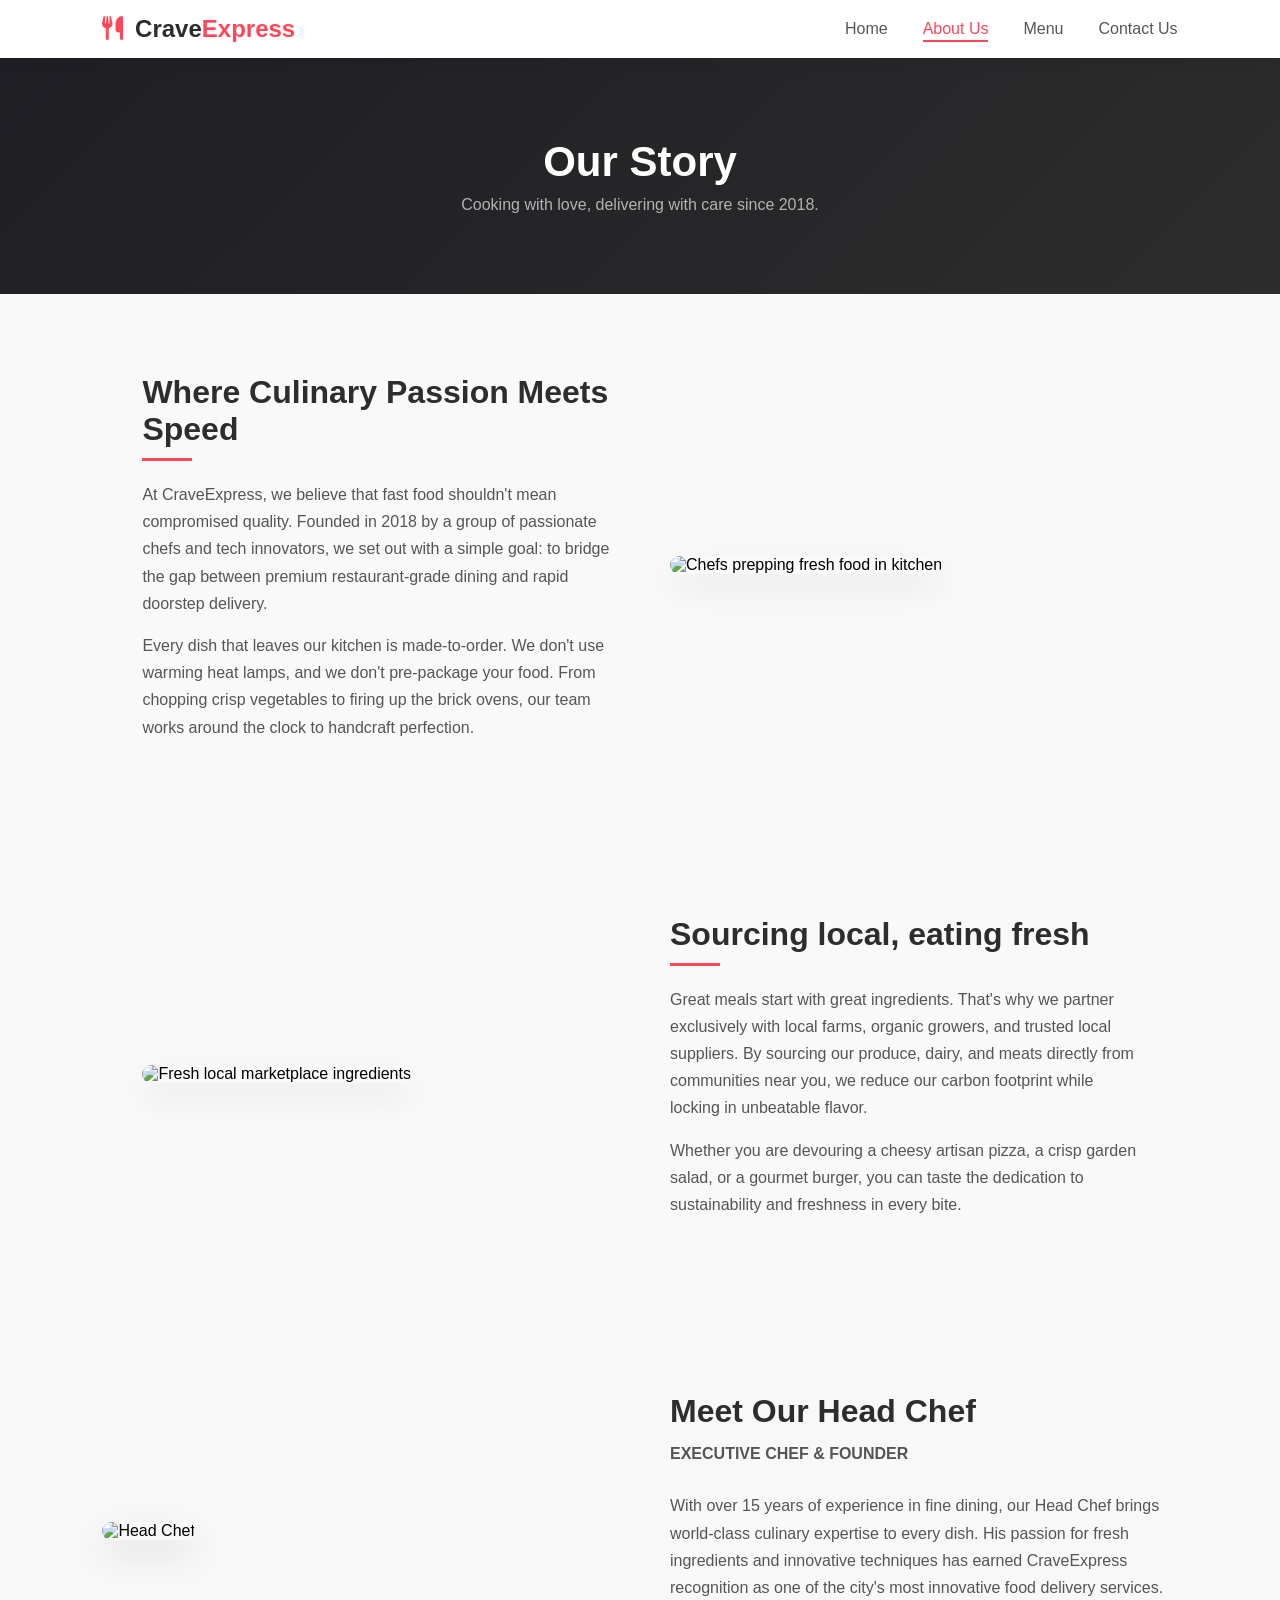
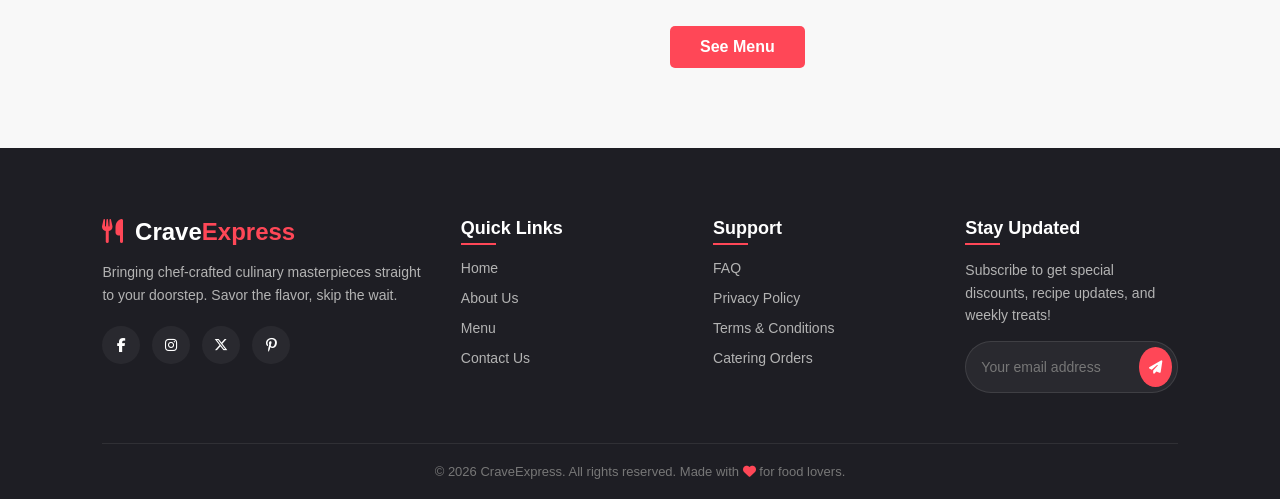
==== about.html @ 498b778a "code update" ====
<!DOCTYPE html>
<html lang="en">
<head>
    <meta charset="UTF-8">
    <meta name="viewport" content="width=device-width, initial-scale=1.0">
    <title>About Us - CraveExpress</title>
    <link rel="stylesheet" href="index.css">
    <!-- Font Awesome for Icons -->
    <link rel="stylesheet" href="https://cdnjs.cloudflare.com/ajax/libs/font-awesome/6.4.0/css/all.min.css">
</head>
<body>

    <nav class="navbar">
        <!-- Logo Section -->
        <div class="nav-logo">
            <a href="#home"><i class="fa-solid fa-utensils"></i> Crave<span>Express</span></a>
        </div>

        <!-- Toggle Button for Mobile Menu (Hidden on Desktop) -->
        <input type="checkbox" id="menu-toggle" class="menu-toggle">
        <label for="menu-toggle" class="hamburger">
            <span></span>
            <span></span>
            <span></span>
        </label>

        <!-- Navigation Links -->
        <ul class="nav-links">
            <li><a href="index.html#home">Home</a></li>
            <li><a href="about.html" class="active">About Us</a></li>
            <li><a href="menu.html">Menu</a></li>
            <li><a href="index.html#contact-us">Contact Us</a></li>
        </ul>
    </nav>

    <style>


.about-banner {
    background: linear-gradient(135deg, #1e1e24 0%, #2d2d2d 100%);
    color: #ffffff;
    text-align: center;
    padding: 80px 5%;
}

.about-banner h1 {
    font-size: 42px;
    margin-bottom: 10px;
    font-weight: 700;
}

.about-banner p {
    font-size: 16px;
    color: #b3b3b3;
}

/* --- Alternating Content Rows --- */
.about-row {
    display: flex;
    align-items: center;
    justify-content: space-between;
    gap: 60px;
    max-width: 1200px;
    margin: 0 auto;
    padding: 80px 8%;
}

/* Reverses the order of text and image for the second row */
.about-row.row-reverse {
    flex-direction: row-reverse;
}

.about-text {
    flex: 1;
}

.about-text h2 {
    font-size: 32px;
    color: #2d2d2d;
    margin-bottom: 20px;
    font-weight: 600;
    position: relative;
}

/* Red accent lines under headings */
.about-text h2::after {
    content: '';
    display: block;
    width: 50px;
    height: 3px;
    background-color: #ff4757;
    margin-top: 10px;
}

.about-text p {
    font-size: 16px;
    color: #555555;
    line-height: 1.7;
    margin-bottom: 15px;
}

.about-image {
    flex: 1;
}

.about-image img {
    width: 100%;
    max-width: 550px;
    height: 380px;
    object-fit: cover; /* Forces the image to crop perfectly without stretching */
    border-radius: 20px;
    box-shadow: 0 15px 35px rgba(0, 0, 0, 0.08);
}

/* --- About Page Mobile Responsiveness --- */
@media (max-width: 768px) {
    .about-banner {
        padding: 60px 5%;
    }

    .about-banner h1 {
        font-size: 32px;
    }

    .about-row, 
    .about-row.row-reverse {
        flex-direction: column; /* Stacks everything into a single column on mobile */
        padding: 50px 5%;
        gap: 30px;
    }

    .about-text h2 {
        font-size: 26px;
    }

    .about-image img {
        height: 280px; /* Reduces image size slightly on mobile screens */
    }
}

/* --- Chef Section --- */
.chef-section {
    background-color: #f8f8f8;
    padding: 80px 8%;
}

.chef-container {
    display: flex;
    align-items: center;
    justify-content: space-between;
    gap: 60px;
    max-width: 1200px;
    margin: 0 auto;
}

.chef-image {
    flex: 1;
}

.chef-image img {
    width: 100%;
    max-width: 350px;
    height: 350px;
    object-fit: cover;
    border-radius: 20px;
    box-shadow: 0 15px 35px rgba(0, 0, 0, 0.1);
}

.chef-content {
    flex: 1;
}

.chef-content h2 {
    font-size: 32px;
    color: #2d2d2d;
    margin-bottom: 10px;
    font-weight: 600;
}

.chef-title {
    color: #ff4757;
    font-weight: 600;
    font-size: 14px;
    margin-bottom: 15px;
    text-transform: uppercase;
}

.chef-content p {
    font-size: 16px;
    color: #555555;
    line-height: 1.7;
    margin-bottom: 25px;
}

.btn-see-menu {
    display: inline-block;
    background-color: #ff4757;
    color: white;
    padding: 12px 30px;
    text-decoration: none;
    font-weight: 600;
    border-radius: 5px;
    transition: background-color 0.3s ease, transform 0.2s ease;
}

.btn-see-menu:hover {
    background-color: #e03d4f;
    transform: translateY(-2px);
}

@media (max-width: 768px) {
    .chef-container {
        flex-direction: column;
        padding: 50px 5%;
        gap: 30px;
    }

    .chef-content h2 {
        font-size: 26px;
    }

    .chef-image img {
        max-width: 300px;
        height: 300px;
    }
}
    </style>
</head>
<body>

    <!-- Main About Us Content -->
    <main class="about-page">
        
        <!-- About Header Banner -->
        <section class="about-banner">
            <h1>Our Story</h1>
            <p>Cooking with love, delivering with care since 2018.</p>
        </section>

        <!-- Story Row 1: The Kitchen -->
        <section class="about-row">
            <div class="about-text">
                <h2>Where Culinary Passion Meets Speed</h2>
                <p>
                    At CraveExpress, we believe that fast food shouldn't mean compromised quality. 
                    Founded in 2018 by a group of passionate chefs and tech innovators, we set out with a simple goal: 
                    to bridge the gap between premium restaurant-grade dining and rapid doorstep delivery.
                </p>
                <p>
                    Every dish that leaves our kitchen is made-to-order. We don't use warming heat lamps, and we don't pre-package your food. 
                    From chopping crisp vegetables to firing up the brick ovens, our team works around the clock to handcraft perfection.
                </p>
            </div>
            <div class="about-image">
                <img src="https://images.unsplash.com/photo-1556910103-1c02745aae4d?auto=format&fit=crop&w=600&q=80" alt="Chefs prepping fresh food in kitchen">
            </div>
        </section>

        <!-- Story Row 2: Fresh Ingredients (Reversed Layout) -->
        <section class="about-row row-reverse">
            <div class="about-text">
                <h2>Sourcing local, eating fresh</h2>
                <p>
                    Great meals start with great ingredients. That's why we partner exclusively with local farms, organic growers, and trusted local suppliers. 
                    By sourcing our produce, dairy, and meats directly from communities near you, we reduce our carbon footprint while locking in unbeatable flavor.
                </p>
                <p>
                    Whether you are devouring a cheesy artisan pizza, a crisp garden salad, or a gourmet burger, you can taste the dedication to sustainability and freshness in every bite.
                </p>
            </div>
            <div class="about-image">
                <img src="https://images.unsplash.com/photo-1540914124281-342587941389?auto=format&fit=crop&w=600&q=80" alt="Fresh local marketplace ingredients">
            </div>
        </section>

        <!-- Chef Section -->
        <section class="chef-section">
            <div class="chef-container">
                <div class="chef-image">
                    <img src="https://images.unsplash.com/photo-1507003211169-0a1dd7228f2d?auto=format&fit=crop&w=400&q=80" alt="Head Chef">
                </div>
                <div class="chef-content">
                    <h2>Meet Our Head Chef</h2>
                    <p class="chef-title">Executive Chef & Founder</p>
                    <p>
                        With over 15 years of experience in fine dining, our Head Chef brings world-class culinary expertise to every dish. 
                        His passion for fresh ingredients and innovative techniques has earned CraveExpress recognition as one of the city's most innovative food delivery services.
                    </p>
                    <a href="index.html#services" class="btn-see-menu">See Menu</a>
                </div>
            </div>
        </section>

    </main>
     <footer class="main-footer">
        <div class="footer-container">
            
            <!-- Column 1: Brand & About -->
            <div class="footer-col brand-col">
                <a href="#home" class="footer-logo"><i class="fa-solid fa-utensils"></i> Crave<span>Express</span></a>
                <p class="footer-desc">
                    Bringing chef-crafted culinary masterpieces straight to your doorstep. Savor the flavor, skip the wait.
                </p>
                <div class="social-links">
                    <a href="#" aria-label="Facebook"><i class="fa-brands fa-facebook-f"></i></a>
                    <a href="#" aria-label="Instagram"><i class="fa-brands fa-instagram"></i></a>
                    <a href="#" aria-label="X / Twitter"><i class="fa-brands fa-x-twitter"></i></a>
                    <a href="#" aria-label="Pinterest"><i class="fa-brands fa-pinterest-p"></i></a>
                </div>
            </div>

            <!-- Column 2: Quick Links -->
            <div class="footer-col">
                <h4>Quick Links</h4>
                <ul class="footer-links">
                    <li><a href="#home">Home</a></li>
                    <li><a href="about.html">About Us</a></li>
                    <li><a href="menu.html">Menu</a></li>
                    <li><a href="#contact-us">Contact Us</a></li>
                </ul>
            </div>
            <div class="footer-col">
                <h4>Support</h4>
                <ul class="footer-links">
                    <li><a href="#">FAQ</a></li>
                    <li><a href="#">Privacy Policy</a></li>
                    <li><a href="#">Terms & Conditions</a></li>
                    <li><a href="#">Catering Orders</a></li>
                </ul>
            </div>
            <div class="footer-col newsletter-col">
                <h4>Stay Updated</h4>
                <p>Subscribe to get special discounts, recipe updates, and weekly treats!</p>
                <form class="newsletter-form" onsubmit="event.preventDefault();">
                    <input type="email" placeholder="Your email address" required>
                    <button type="submit" class="btn-subscribe"><i class="fa-solid fa-paper-plane"></i></button>
                </form>
            </div>

        </div>
        <div class="footer-bottom">
            <p>&copy; 2026 CraveExpress. All rights reserved. Made with <i class="fa-solid fa-heart heart-icon"></i> for food lovers.</p>
        </div>
    </footer>

</body>
</html>
---- index.css ----
/* --- Reset & Base Styles --- */
* {
    margin: 0;
    padding: 0;
    box-sizing: border-box;
    font-family: 'Poppins', sans-serif;
    text-decoration: none;
    list-style: none;
}

body {
    background-color: #f9f9f9;
}

/* --- Navbar Containers --- */
.navbar {
    display: flex;
    justify-content: space-between;
    align-items: center;
    background-color: #ffffff;
    padding: 15px 8%;
    box-shadow: 0 4px 15px rgba(0, 0, 0, 0.05);
    position: sticky;
    top: 0;
    z-index: 1000;
}

/* --- Logo --- */
.nav-logo a {
    font-size: 24px;
    font-weight: 700;
    color: #2d2d2d;
}

.nav-logo i {
    color: #ff4757; /* Foody Red/Orange */
    margin-right: 5px;
}

.nav-logo span {
    color: #ff4757;
}

/* --- Navigation Links --- */
.nav-links {
    display: flex;
    gap: 35px;
}

.nav-links a {
    font-size: 16px;
    font-weight: 500;
    color: #555555;
    transition: color 0.3s ease;
    position: relative;
}

.nav-links a.active {
    color: #ff4757;
}

/* Hover underline effect */
.nav-links a::after {
    content: '';
    position: absolute;
    width: 0;
    height: 2px;
    bottom: -5px;
    left: 0;
    background-color: #ff4757;
    transition: width 0.3s ease;
}

.nav-links a.active::after {
    width: 100%;
}

/* --- CTA Button --- */
.btn-order {
    background-color: #ff4757;
    color: #ffffff;
    padding: 10px 22px;
    border-radius: 30px;
    font-weight: 600;
    transition: background 0.3s ease, transform 0.2s ease;
}

/* --- Mobile Menu Setup (Checkbox Hack) --- */
.menu-toggle {
    display: none;
}

.hamburger {
    display: none;
    cursor: pointer;
    flex-direction: column;
    gap: 5px;
}

.hamburger span {
    width: 28px;
    height: 3px;
    background-color: #2d2d2d;
    border-radius: 2px;
    transition: 0.3s ease;
}

/* --- Responsive Media Queries (Mobile & Tablets) --- */
@media (max-width: 992px) {
    .navbar {
        padding: 15px 5%;
    }
    
    .nav-links {
        gap: 20px;
    }
}

@media (max-width: 768px) {
    .hamburger {
        display: flex;
    }

    .nav-links {
        position: absolute;
        top: 100%;
        left: -100%;
        width: 100%;
        height: 60vh;
        background-color: #ffffff;
        flex-direction: column;
        align-items: center;
        justify-content: center;
        gap: 30px;
        box-shadow: 0 10px 15px rgba(0, 0, 0, 0.05);
        transition: left 0.4s ease;
    }

    /* When checkbox is checked, slide the menu in */
    .menu-toggle:checked ~ .nav-links {
        left: 0;
    }

    /* Hamburger to 'X' animation */
    .menu-toggle:checked ~ .hamburger span:nth-child(1) {
        transform: rotate(45deg) translate(6px, 6px);
    }
    
    .menu-toggle:checked ~ .hamburger span:nth-child(2) {
        opacity: 0;
    }
    
    .menu-toggle:checked ~ .hamburger span:nth-child(3) {
        transform: rotate(-45deg) translate(5px, -5px);
    }

    .nav-action {
        display: none; /* Hides the CTA on small screens to save space */
    }
}
/* --- Hero Section with Background Image --- */
.hero-section {
    position: relative;
    /* High-quality food image background */
    background-image: url('https://images.unsplash.com/photo-1504674900247-0877df9cc836?auto=format&fit=crop&w=1600&q=80');
    background-size: cover;
    background-position: center;
    background-repeat: no-repeat;
    background-attachment: fixed; /* Optional: creates a cool parallax scrolling effect */
    min-height: calc(100vh - 80px); 
    display: flex;
    align-items: center;
    padding: 0 8%;
}

/* --- Dark Overlay to make white text pop --- */
.hero-overlay {
    position: absolute;
    top: 0;
    left: 0;
    width: 100%;
    height: 100%;
    /* Gradients from a heavier dark shade on the left (under text) to lighter on the right */
    background: linear-gradient(90deg, rgba(0, 0, 0, 0.85) 0%, rgba(0, 0, 0, 0.4) 100%);
    z-index: 1;
}

/* --- Content Container --- */
.hero-container {
    position: relative;
    z-index: 2; /* Sits on top of the overlay */
    width: 100%;
    max-width: 1200px;
    margin: 0 auto;
}

.hero-content {
    max-width: 650px; /* Limits text width so it doesn't stretch across the screen */
}

/* --- Text Styles adapted for Dark Background --- */
.hero-badge {
    background-color: #ff4757;
    color: #ffffff;
    padding: 8px 16px;
    border-radius: 20px;
    font-size: 14px;
    font-weight: 600;
    display: inline-block;
    margin-bottom: 25px;
}

.hero-content h1 {
    font-size: 52px;
    color: #ffffff; /* Swapped to white */
    line-height: 1.2;
    margin-bottom: 20px;
    text-shadow: 2px 2px 4px rgba(0, 0, 0, 0.3); /* Gives text a slight shadow lift */
}

.hero-content p {
    font-size: 19px;
    color: #e0e0e0; /* Warm off-white */
    line-height: 1.7;
    margin-bottom: 35px;
}

/* --- Action Buttons --- */
.hero-buttons {
    display: flex;
    gap: 15px;
}

.btn-primary {
    background-color: #ff4757;
    color: #ffffff;
    padding: 14px 32px;
    border-radius: 30px;
    font-weight: 600;
    transition: all 0.3s ease;
    box-shadow: 0 4px 15px rgba(255, 71, 87, 0.4);
}

.btn-primary:hover {
    background-color: #e03d4f;
    transform: translateY(-2px);
}

.btn-secondary {
    background-color: transparent;
    color: #ffffff; /* Swapped to white */
    padding: 14px 32px;
    border-radius: 30px;
    font-weight: 600;
    border: 2px solid #ffffff;
    transition: all 0.3s ease;
}

.btn-secondary:hover {
    background-color: #ffffff;
    color: #2d2d2d;
    transform: translateY(-2px);
}

/* --- Responsive Layout for Mobile/Tablets --- */
@media (max-width: 768px) {
    .hero-section {
        padding: 0 5%;
    }

    .hero-overlay {
        /* Even darker solid-ish overlay for small screens to ensure text readability */
        background: rgba(0, 0, 0, 0.75); 
    }

    .hero-content {
        text-align: center;
        margin: 0 auto;
    }
    
    .hero-content h1 {
        font-size: 36px;
    }

    .hero-content p {
        font-size: 16px;
    }
    
    .hero-buttons {
        justify-content: center;
    }
}
/* --- Restaurant Information Section --- */
.info-section {
    background-color: #ffffff;
    padding: 60px 8%;
    position: relative;
    z-index: 10;
}

.info-container {
    display: flex;
    justify-content: space-between;
    align-items: stretch; /* Ensures all cards match in height */
    gap: 30px;
    max-width: 1200px;
    margin: 0 auto;
}

/* --- Individual Info Cards --- */
.info-card {
    flex: 1;
    background-color: #fffcf6; /* Matches the soft warm background theme */
    border: 1px solid #f2eedf;
    padding: 35px 25px;
    border-radius: 20px;
    text-align: center;
    transition: transform 0.3s ease, box-shadow 0.3s ease;
}

.info-card:hover {
    transform: translateY(-5px);
    box-shadow: 0 10px 25px rgba(255, 71, 87, 0.08);
    border-color: rgba(255, 71, 87, 0.2);
}

/* --- Icons --- */
.info-icon {
    width: 60px;
    height: 60px;
    background-color: rgba(255, 71, 87, 0.1);
    color: #ff4757;
    font-size: 24px;
    display: flex;
    align-items: center;
    justify-content: center;
    border-radius: 50%;
    margin: 0 auto 20px auto;
}

/* --- Text Typography --- */
.info-card h3 {
    font-size: 22px;
    color: #2d2d2d;
    margin-bottom: 15px;
    font-weight: 600;
}

.info-card p {
    font-size: 15px;
    color: #666666;
    line-height: 1.6;
}

.info-highlight {
    font-weight: 600;
    color: #2d2d2d;
    margin-top: 10px;
}

/* --- Interactive Links --- */
.info-link {
    display: inline-block;
    margin-top: 15px;
    color: #ff4757;
    font-weight: 600;
    font-size: 14px;
    transition: color 0.2s ease;
}

.info-link i {
    font-size: 12px;
    margin-left: 5px;
    transition: transform 0.2s ease;
}

.info-link:hover i {
    transform: translateX(3px);
}

.email-text {
    color: #ff4757;
    font-weight: 500;
    text-decoration: underline;
}

.email-text:hover {
    color: #e03d4f;
}

/* --- Responsive Adjustments --- */
@media (max-width: 992px) {
    .info-section {
        padding: 50px 5%;
    }
}

@media (max-width: 768px) {
    .info-container {
        flex-direction: column; /* Stack vertically on mobile devices */
        gap: 20px;
    }
    
    .info-card {
        padding: 30px 20px;
    }
}
/* --- Footer Styling --- */
.main-footer {
    background-color: #1e1e24; /* Premium dark background */
    color: #ffffff;
    padding: 70px 8% 20px 8%;
    font-family: 'Poppins', sans-serif;
}

.footer-container {
    display: flex;
    justify-content: space-between;
    gap: 40px;
    max-width: 1200px;
    margin: 0 auto;
}

.footer-col {
    flex: 1;
}

/* --- Brand Column --- */
.brand-col {
    flex: 1.5; /* Makes the logo column slightly wider */
}

.footer-logo {
    font-size: 24px;
    font-weight: 700;
    color: #ffffff;
    text-decoration: none;
    display: inline-block;
    margin-bottom: 15px;
}

.footer-logo i {
    color: #ff4757;
    margin-right: 5px;
}

.footer-logo span {
    color: #ff4757;
}

.footer-desc {
    color: #b3b3b3;
    font-size: 14px;
    line-height: 1.6;
    margin-bottom: 20px;
}

/* Social Media Icons */
.social-links {
    display: flex;
    gap: 12px;
}

.social-links a {
    width: 38px;
    height: 38px;
    background-color: rgba(255, 255, 255, 0.05);
    color: #ffffff;
    border-radius: 50%;
    display: flex;
    align-items: center;
    justify-content: center;
    transition: all 0.3s ease;
    font-size: 14px;
}

.social-links a:hover {
    background-color: #ff4757;
    transform: translateY(-3px);
}

/* --- Column Headers & Links --- */
.footer-col h4 {
    font-size: 18px;
    font-weight: 600;
    margin-bottom: 20px;
    position: relative;
}

/* Red accent bar under headers */
.footer-col h4::after {
    content: '';
    position: absolute;
    left: 0;
    bottom: -6px;
    width: 35px;
    height: 2px;
    background-color: #ff4757;
}

.footer-links li {
    margin-bottom: 12px;
}

.footer-links a {
    color: #b3b3b3;
    font-size: 14px;
    transition: all 0.3s ease;
    text-decoration: none;
}

.footer-links a:hover {
    color: #ff4757;
    padding-left: 5px; /* Tiny slide-out effect on hover */
}

/* --- Newsletter Input Bar --- */
.newsletter-col p {
    color: #b3b3b3;
    font-size: 14px;
    line-height: 1.6;
    margin-bottom: 15px;
}

.newsletter-form {
    display: flex;
    background-color: rgba(255, 255, 255, 0.05);
    border: 1px solid rgba(255, 255, 255, 0.1);
    border-radius: 30px;
    padding: 5px 5px 5px 15px;
}

.newsletter-form input {
    background: none;
    border: none;
    outline: none;
    color: #ffffff;
    font-size: 14px;
    width: 100%;
}

.newsletter-form input::placeholder {
    color: #777777;
}

.btn-subscribe {
    background-color: #ff4757;
    color: #ffffff;
    border: none;
    width: 40px;
    height: 40px;
    border-radius: 50%;
    cursor: pointer;
    display: flex;
    align-items: center;
    justify-content: center;
    transition: background 0.3s ease;
}

.btn-subscribe:hover {
    background-color: #e03d4f;
}

/* --- Copyright Bottom Row --- */
.footer-bottom {
    border-top: 1px solid rgba(255, 255, 255, 0.08);
    margin-top: 50px;
    padding-top: 20px;
    text-align: center;
}

.footer-bottom p {
    font-size: 13px;
    color: #777777;
}

.heart-icon {
    color: #ff4757;
    animation: pulse 1.5s infinite; /* Fun little beating heart effect */
    display: inline-block;
}

@keyframes pulse {
    0% { transform: scale(1); }
    50% { transform: scale(1.15); }
    100% { transform: scale(1); }
}

/* --- Responsive Layout for Smaller Screens --- */
@media (max-width: 992px) {
    .main-footer {
        padding: 50px 5% 20px 5%;
    }
}

@media (max-width: 768px) {
    .footer-container {
        flex-direction: column;
        gap: 35px;
    }
    
    .brand-col {
        margin-bottom: 10px;
    }
}
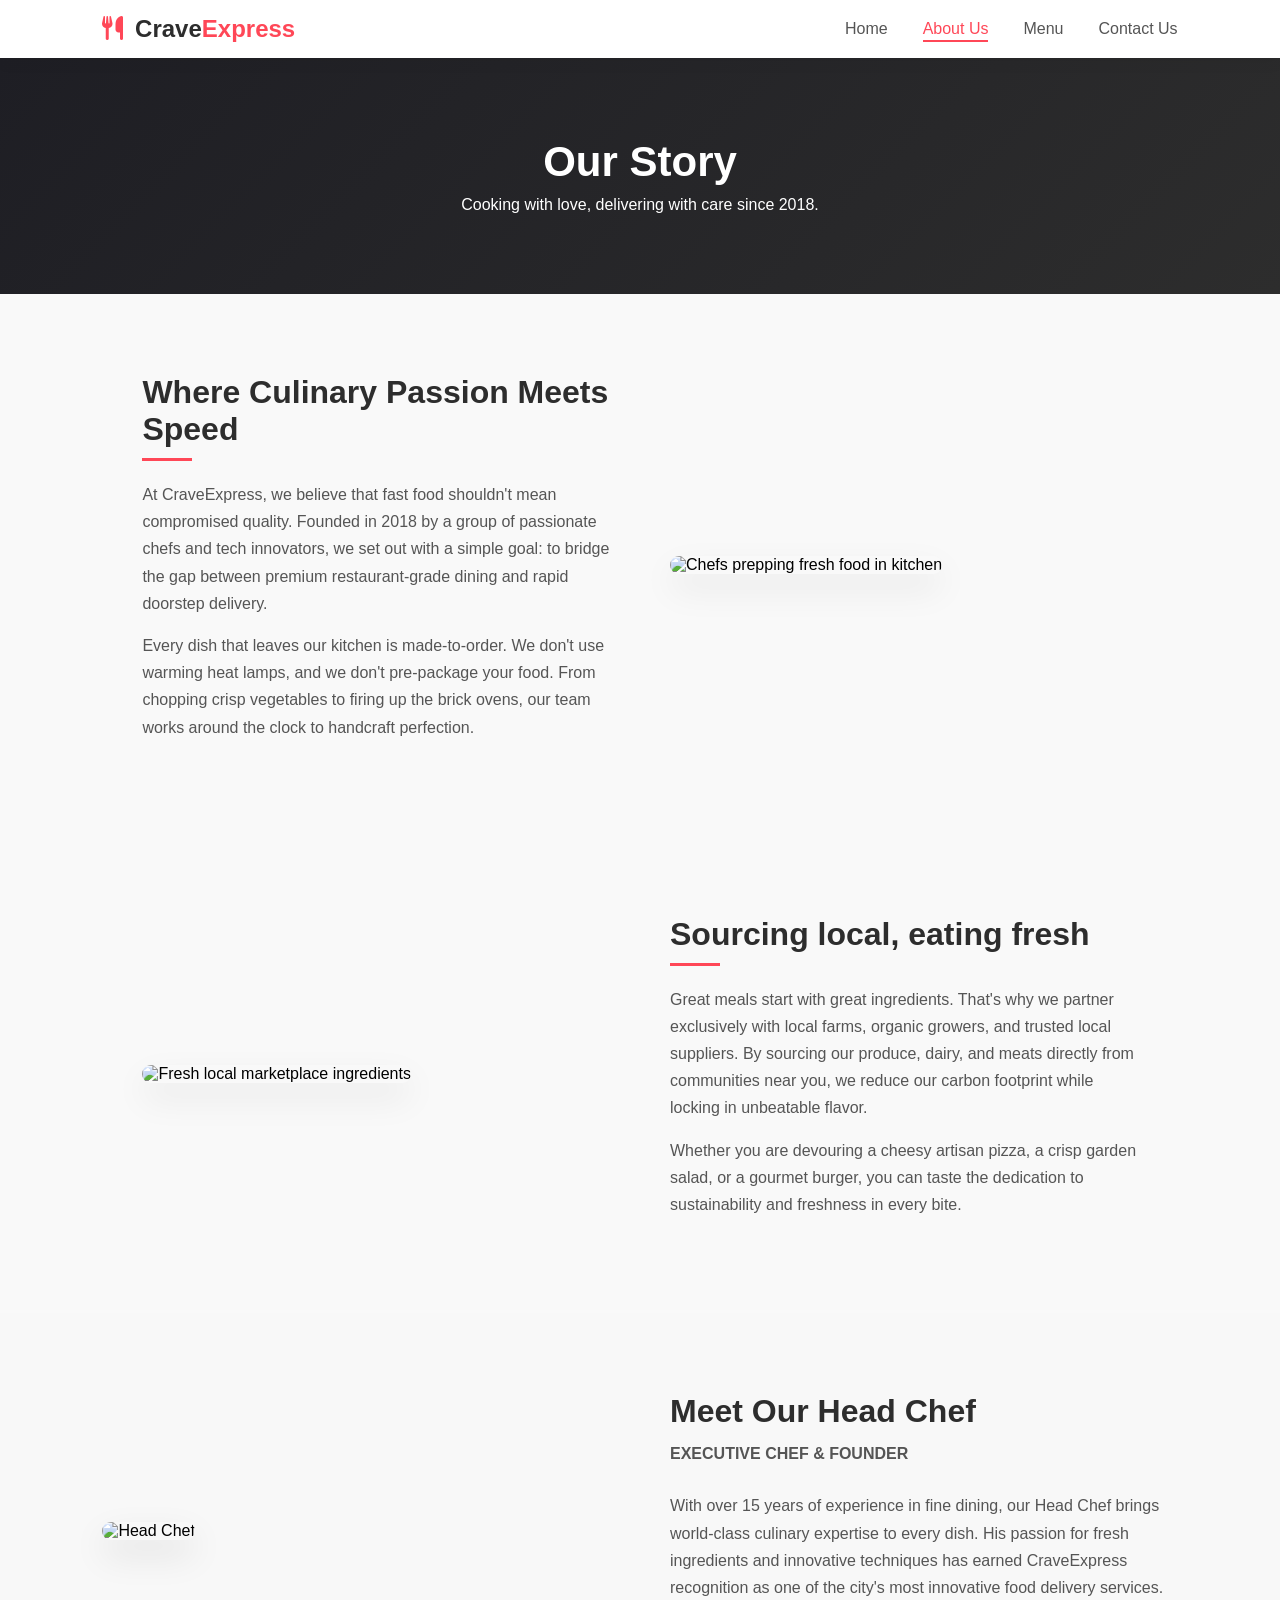
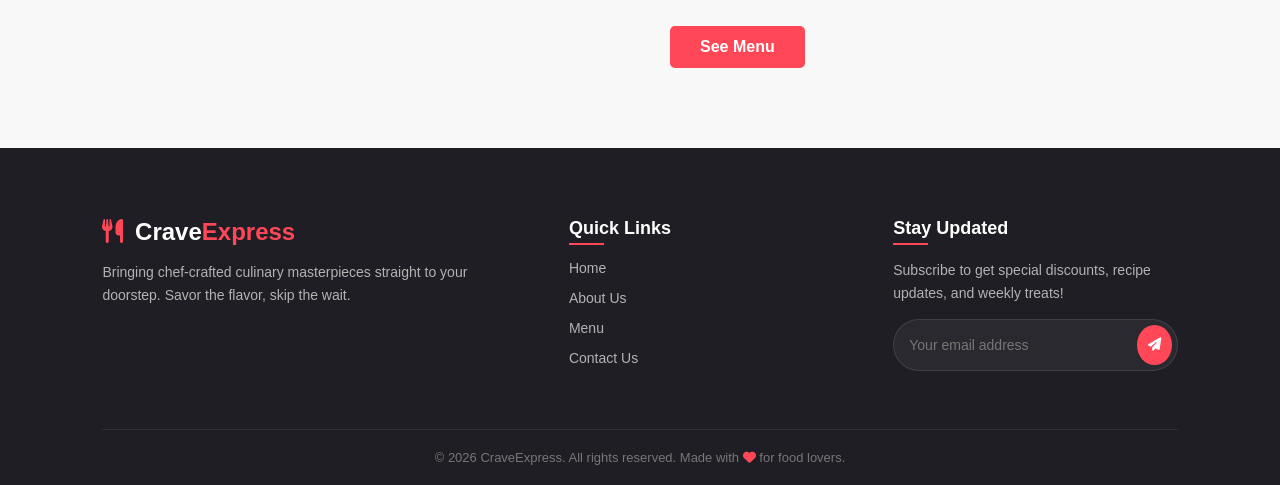
==== commit 6a335034: "Added contact page and updated files" ====
--- a/about.html
+++ b/about.html
@@ -15,16 +15,12 @@
         <div class="nav-logo">
             <a href="#home"><i class="fa-solid fa-utensils"></i> Crave<span>Express</span></a>
         </div>
-
-        <!-- Toggle Button for Mobile Menu (Hidden on Desktop) -->
         <input type="checkbox" id="menu-toggle" class="menu-toggle">
         <label for="menu-toggle" class="hamburger">
             <span></span>
             <span></span>
             <span></span>
         </label>
-
-        <!-- Navigation Links -->
         <ul class="nav-links">
             <li><a href="index.html#home">Home</a></li>
             <li><a href="about.html" class="active">About Us</a></li>
@@ -32,10 +28,7 @@
             <li><a href="index.html#contact-us">Contact Us</a></li>
         </ul>
     </nav>
-
     <style>
-
-
 .about-banner {
     background: linear-gradient(135deg, #1e1e24 0%, #2d2d2d 100%);
     color: #ffffff;
@@ -47,8 +40,7 @@
     font-size: 42px;
     margin-bottom: 10px;
     font-weight: 700;
-}
-
+}s
 .about-banner p {
     font-size: 16px;
     color: #b3b3b3;
@@ -81,8 +73,6 @@
     font-weight: 600;
     position: relative;
 }
-
-/* Red accent lines under headings */
 .about-text h2::after {
     content: '';
     display: block;
@@ -286,7 +276,7 @@
                         With over 15 years of experience in fine dining, our Head Chef brings world-class culinary expertise to every dish. 
                         His passion for fresh ingredients and innovative techniques has earned CraveExpress recognition as one of the city's most innovative food delivery services.
                     </p>
-                    <a href="index.html#services" class="btn-see-menu">See Menu</a>
+                    <a href="menu.html" class="btn-see-menu">See Menu</a>
                 </div>
             </div>
         </section>
@@ -294,19 +284,11 @@
     </main>
      <footer class="main-footer">
         <div class="footer-container">
-            
-            <!-- Column 1: Brand & About -->
             <div class="footer-col brand-col">
                 <a href="#home" class="footer-logo"><i class="fa-solid fa-utensils"></i> Crave<span>Express</span></a>
                 <p class="footer-desc">
                     Bringing chef-crafted culinary masterpieces straight to your doorstep. Savor the flavor, skip the wait.
                 </p>
-                <div class="social-links">
-                    <a href="#" aria-label="Facebook"><i class="fa-brands fa-facebook-f"></i></a>
-                    <a href="#" aria-label="Instagram"><i class="fa-brands fa-instagram"></i></a>
-                    <a href="#" aria-label="X / Twitter"><i class="fa-brands fa-x-twitter"></i></a>
-                    <a href="#" aria-label="Pinterest"><i class="fa-brands fa-pinterest-p"></i></a>
-                </div>
             </div>
 
             <!-- Column 2: Quick Links -->
@@ -319,15 +301,6 @@
                     <li><a href="#contact-us">Contact Us</a></li>
                 </ul>
             </div>
-            <div class="footer-col">
-                <h4>Support</h4>
-                <ul class="footer-links">
-                    <li><a href="#">FAQ</a></li>
-                    <li><a href="#">Privacy Policy</a></li>
-                    <li><a href="#">Terms & Conditions</a></li>
-                    <li><a href="#">Catering Orders</a></li>
-                </ul>
-            </div>
             <div class="footer-col newsletter-col">
                 <h4>Stay Updated</h4>
                 <p>Subscribe to get special discounts, recipe updates, and weekly treats!</p>
@@ -342,6 +315,5 @@
             <p>&copy; 2026 CraveExpress. All rights reserved. Made with <i class="fa-solid fa-heart heart-icon"></i> for food lovers.</p>
         </div>
     </footer>
-
 </body>
 </html>
--- a/index.css
+++ b/index.css
@@ -455,30 +455,6 @@
     margin-bottom: 20px;
 }
 
-/* Social Media Icons */
-.social-links {
-    display: flex;
-    gap: 12px;
-}
-
-.social-links a {
-    width: 38px;
-    height: 38px;
-    background-color: rgba(255, 255, 255, 0.05);
-    color: #ffffff;
-    border-radius: 50%;
-    display: flex;
-    align-items: center;
-    justify-content: center;
-    transition: all 0.3s ease;
-    font-size: 14px;
-}
-
-.social-links a:hover {
-    background-color: #ff4757;
-    transform: translateY(-3px);
-}
-
 /* --- Column Headers & Links --- */
 .footer-col h4 {
     font-size: 18px;
